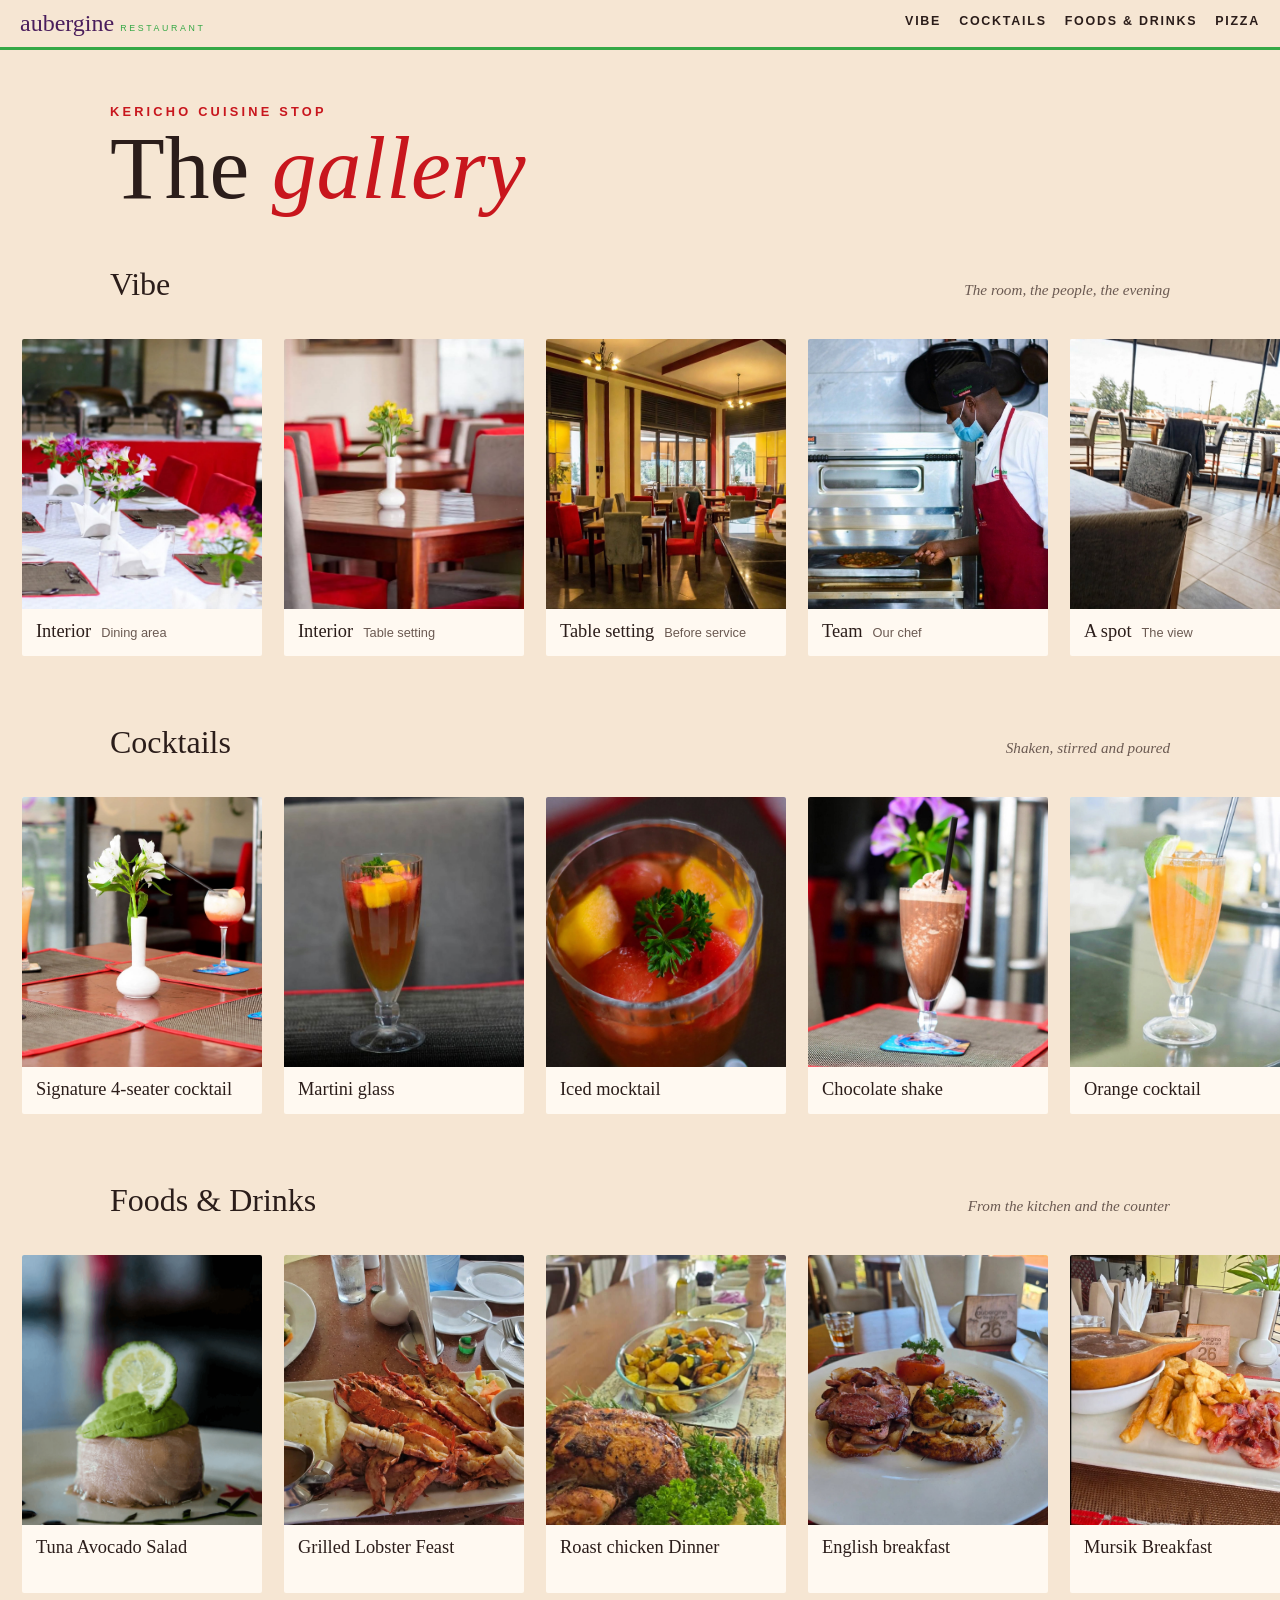
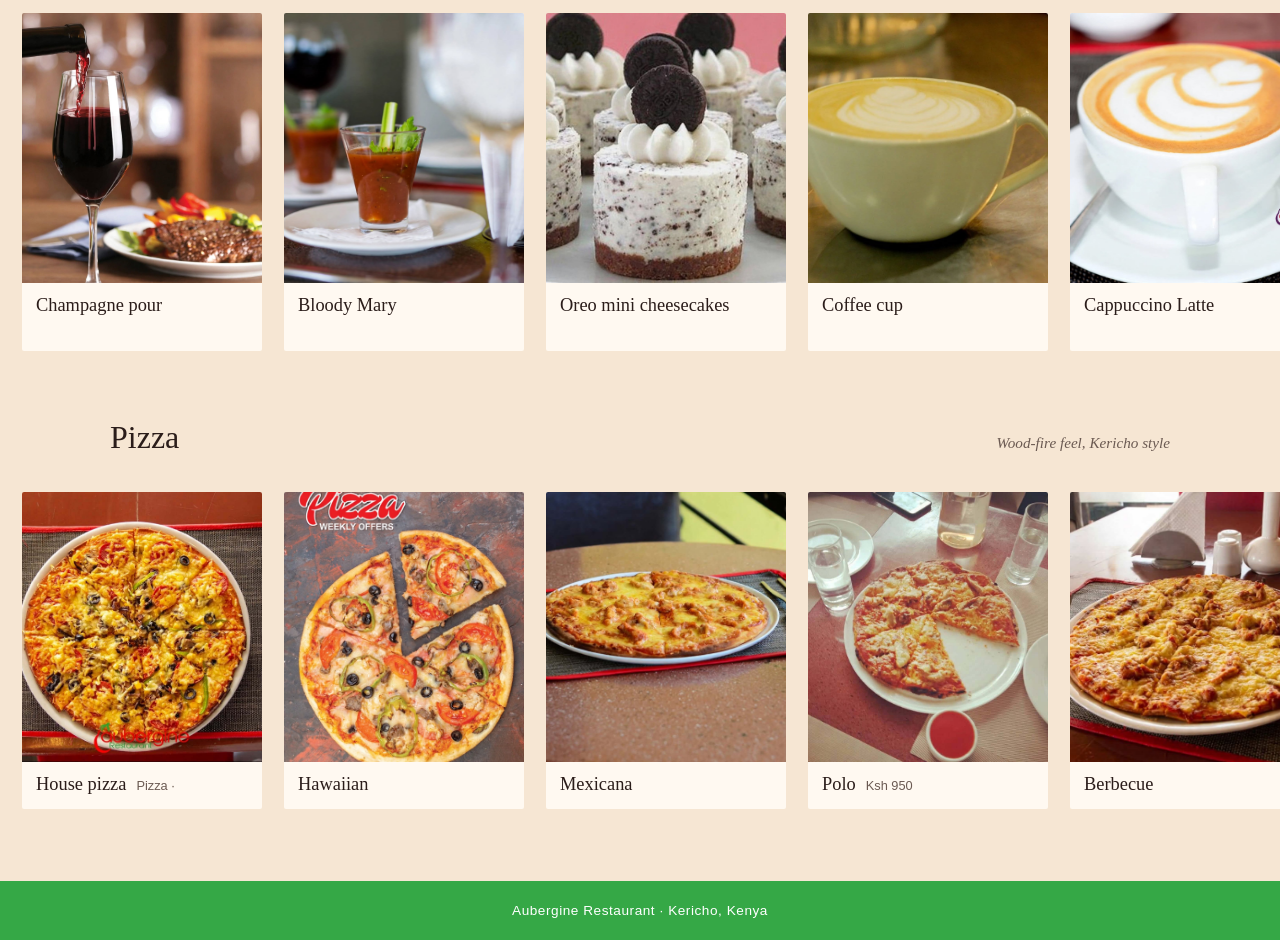
==== aubergine-gallery.html @ fbb8e42e "aubergine site" ====
<!DOCTYPE html>
<html lang="en">
<head>
<meta charset="utf-8">
<meta name="viewport" content="width=device-width, initial-scale=1, viewport-fit=cover">
<title>Aubergine Restaurant – Gallery</title>

<style>
/* ---------- COLOURS (change here) ---------- */
:root{
  --cream:#f6e6d3;   /* page background */
  --paper:#fff9f1;   /* card background */
  --ink:#2b1d1a;     /* text + card borders */
  --red:#c8161d;
  --green:#35a846;
  --mut:#6b5a52;     /* grey-brown small text */
  --card-w:240px;    /* card width */
  --photo-h:270px;   /* photo height */
  --gap:22px;        /* space between cards */
  color-scheme:light;box-sizing:border-box;
  padding-top:env(safe-area-inset-top,0px);padding-bottom:env(safe-area-inset-bottom,0px);
}
*{box-sizing:border-box}
html{scroll-padding-top:70px;scroll-behavior:smooth}
body{margin:0;background:var(--cream);color:var(--ink);font-family:Georgia,'Times New Roman',serif;overflow-x:hidden}
body::before{content:"";position:fixed;inset:0 0 auto;height:env(safe-area-inset-top,0px);background:var(--cream);z-index:30}

/* ---------- TOP BAR ---------- */
.top{position:sticky;top:env(safe-area-inset-top,0px);z-index:20;background:var(--cream);border-bottom:3px solid var(--green);display:flex;align-items:center;justify-content:space-between;gap:14px;padding:10px 20px;overflow-x:auto;white-space:nowrap}
.logo{font-size:1.5rem;color:#4a1d5c}
.logo small{font:.55rem Arial,sans-serif;color:var(--green);letter-spacing:.3em;text-transform:uppercase;margin-left:6px}
.top nav{display:flex;gap:18px}
.top a{color:var(--ink);text-decoration:none;font:bold .78rem Arial,sans-serif;letter-spacing:.14em;text-transform:uppercase;border-bottom:2px solid transparent;padding-bottom:3px}
.top a:hover{color:var(--red);border-color:var(--red)}

/* ---------- HERO ---------- */
.hero{max-width:1100px;margin:0 auto;padding:54px 20px 10px}
.hero p{margin:0 0 6px;font:bold .8rem Arial,sans-serif;letter-spacing:.25em;text-transform:uppercase;color:var(--red)}
.hero h1{margin:0;font-size:clamp(2.6rem,9vw,5.6rem);line-height:.95;font-weight:normal}
.hero h1 em{color:var(--red)}

/* ---------- SECTION HEADINGS ---------- */
section{padding:46px 0 8px}
.h{max-width:1100px;margin:0 auto 20px;padding:0 20px 10px;display:flex;align-items:baseline;gap:14px;flex-wrap:wrap}
.h i{font:bold .9rem Arial,sans-serif;color:var(--red)}
.h h2{margin:0;font-size:2rem;font-weight:normal}
.h p{margin:0 0 0 auto;font-style:italic;color:var(--mut);font-size:.95rem}

/* ---------- SLIDING ROW (right to left) ---------- */
.row{overflow:hidden;padding:6px 0 14px}
.track{display:flex;width:max-content;animation:slide 40s linear infinite}   /* 40s = speed, bigger = slower */
.row:hover .track{animation-play-state:paused}
.set{display:flex;padding-left:var(--gap)}   /* space before the first card */
.set .c:last-child{margin-right:0}
@keyframes slide{to{transform:translateX(-50%)}}

/* ---------- CARD ---------- */
.c{margin:0 var(--gap) 0 0;width:var(--card-w);flex:none;background:var(--paper);border-radius:2px;overflow:hidden}
.ph{height:var(--photo-h);display:flex;align-items:center;justify-content:center;overflow:hidden}
.ph img{width:100%;height:100%;object-fit:cover;display:block}
.slot{background:repeating-linear-gradient(135deg,#f3e2cf 0 10px,#f8ecdd 10px 20px)}
.slot span{font:bold .72rem Arial,sans-serif;letter-spacing:.2em;text-transform:uppercase;color:#a58369}
figcaption{display:grid;grid-template-columns:auto 1fr;gap:2px 10px;margin:0;padding:12px 14px 14px;align-items:baseline}
figcaption b{font:bold .8rem Arial,sans-serif;color:var(--red)}
figcaption span{font-size:1.15rem}
figcaption em{grid-column:2;font:.8rem Arial,sans-serif;color:var(--mut)}

footer{margin-top:50px;background:var(--green);color:#fff;text-align:center;padding:22px 16px;font:.85rem Arial,sans-serif;letter-spacing:.04em}

@media(prefers-reduced-motion:reduce){.track{animation:none}.row{overflow-x:auto}.set.clone{display:none}}
@media(max-width:600px){:root{--card-w:210px;--photo-h:240px}.h p{margin-left:0;width:100%}}
</style>
</head>
<body>

<!-- ================= TOP BAR ================= -->
<header class="top">
  <div class="logo">aubergine<small>Restaurant</small></div>
  <nav><a href="#vibe">Vibe</a><a href="#cocktails">Cocktails</a><a href="#food">Foods &amp; Drinks</a><a href="#pizza">Pizza</a></nav>
</header>

<!-- ================= HERO ================= -->
<div class="hero"><p>Kericho Cuisine Stop</p><h1>The <em>gallery</em></h1></div>


<!-- ================= 01 VIBE =================
  One card per line:  photo file | number | title | small line  -->
<section id="vibe">
  <div class="h"><h2>Vibe</h2><p>The room, the people, the evening</p></div>
  <div class="row"><div class="track"><div class="set">
<figure class="c"><div class="ph"><img src="public/vibe-1.jpg" alt="Interior"></div><figcaption><span>Interior</span><em>Dining area</em></figcaption></figure>
<figure class="c"><div class="ph"><img src="public/vibe-2.jpg" alt="Bar"></div><figcaption><span>Interior</span><em>Table setting</em></figcaption></figure>
<figure class="c"><div class="ph"><img src="public/vibe-3.jpg" alt="Table setting"></div><figcaption><span>Table setting</span><em>Before service</em></figcaption></figure>
<figure class="c"><div class="ph"><img src="public/vibe-4.jpg" alt="Guests"></div><figcaption><span>Team</span><em>Our chef</em></figcaption></figure>
<figure class="c"><div class="ph"><img src="public/vibe-5.jpg" alt="Staff at work"></div><figcaption><span>A spot</span><em>The view</em></figcaption></figure>
<figure class="c"><div class="ph"><img src="public/vibe-6.jpg" alt="Exterior"></div><figcaption><span>Interior</span><em>Kericho, Kenya</em></figcaption></figure>
<figure class="c"><div class="ph"><img src="public/vibe-7.jpg" alt="Full 4-seater table feast"></div><figcaption><span>Family feast</span><em>Dining area</em></figcaption></figure>
  </div></div></div>
</section>


<!-- ================= 02 COCKTAILS ================= -->
<section id="cocktails">
  <div class="h"><h2>Cocktails</h2><p>Shaken, stirred and poured</p></div>
  <div class="row"><div class="track" style="animation-duration:44s"><div class="set">
<figure class="c"><div class="ph"><img src="public/cocktail-1.jpg" alt="Signature 4-seater cocktail"></div><figcaption><span>Signature 4-seater cocktail</span></figcaption></figure>
<figure class="c"><div class="ph"><img src="public/cocktail-2.jpg" alt="Martini glass"></div><figcaption><span>Martini glass</span></figcaption></figure>
<figure class="c"><div class="ph"><img src="public/cocktail-3.jpg" alt="Iced mocktail"></div><figcaption><span>Iced mocktail</span></figcaption></figure>
<figure class="c"><div class="ph"><img src="public/cocktail-4.jpg" alt="Chocolate shake"></div><figcaption><span>Chocolate shake</span></figcaption></figure>
<figure class="c"><div class="ph"><img src="public/cocktail-5.jpg" alt="Orange cocktail"></div><figcaption><span>Orange cocktail</span></figcaption></figure>
<figure class="c"><div class="ph"><img src="public/cocktail-6.jpg" alt="On the rocks"></div><figcaption><span>On the rocks</span></figcaption></figure>
<figure class="c"><div class="ph"><img src="public/cocktail-7.jpg" alt="Red sangria cocktail"></div><figcaption><span>Red sangria cocktail</span></figcaption></figure>
<figure class="c"><div class="ph"><img src="public/cocktail-8.jpg" alt="Double layered cocktail"></div><figcaption><span>Double layered cocktail</span></figcaption></figure>
<figure class="c"><div class="ph"><img src="public/cocktail-9.jpg" alt="Layered cocktail"></div><figcaption><span>Layered cocktail</span></figcaption></figure>
  </div></div></div>
</section>


<!-- ================= 03 FOODS & DRINKS ================= -->
<section id="food">
  <div class="h"><h2>Foods &amp; Drinks</h2><p>From the kitchen and the counter</p></div>
  <div class="row"><div class="track" style="animation-duration:48s"><div class="set">
<figure class="c"><div class="ph"><img src="public/food-1.jpg" alt="Tuna Avocado Salad"></div><figcaption><span>Tuna Avocado Salad</span></figcaption></figure>
<figure class="c"><div class="ph"><img src="public/food-2.jpg" alt="English Breakfast"></div><figcaption><span>Grilled Lobster Feast</span></figcaption></figure>
<figure class="c"><div class="ph"><img src="public/food-3.jpg" alt="Roast Chicken Dinner"></div><figcaption><span>Roast chicken Dinner</span></figcaption></figure>
<figure class="c"><div class="ph"><img src="public/food-4.jpg" alt="English breakfast"></div><figcaption><span>English breakfast</span></figcaption></figure>
<figure class="c"><div class="ph"><img src="public/food-5.jpg" alt="Mursik Breakfast"></div><figcaption><span>Mursik Breakfast</span></figcaption></figure>
<figure class="c"><div class="ph"><img src="public/food-6.jpg" alt="Grilled Lobster"></div><figcaption><span>Grilled Lobster</span></figcaption></figure>
<figure class="c"><div class="ph"><img src="public/food-7.jpg" alt="Steak & rosti plate"></div><figcaption><span>Steak & rosti plate</span></figcaption></figure>
<figure class="c"><div class="ph"><img src="public/food-8.jpg" alt="Chapati/wedges spread cleaned"></div><figcaption><span>Chapati/wedges spread cleaned</span></figcaption></figure>
<figure class="c"><div class="ph"><img src="public/food-13.jpg" alt="Grilled seafood"></div><figcaption><span>Grilled seafood</span></figcaption></figure>
<figure class="c"><div class="ph"><img src="public/food-17.jpg" alt="Seasoned potato wedges"></div><figcaption><span>Seasoned potato wedges</span></figcaption></figure>
<figure class="c"><div class="ph"><img src="public/food-18.jpg" alt="Steak medallions with mash"></div><figcaption><span>Steak</span></figcaption></figure>
  </div></div></div>
  <div class="row"><div class="track" style="animation-duration:48s"><div class="set">
    <figure class="c"><div class="ph"><img src="public/food-9.jpg" alt="Champagne pour"></div><figcaption><span>Champagne pour</span></figcaption></figure>
    <figure class="c"><div class="ph"><img src="public/food-10.jpg" alt="Bloody Mary"></div><figcaption><span>Bloody Mary</span></figcaption></figure>
    <figure class="c"><div class="ph"><img src="public/food-11.jpg" alt="Oreo mini cheesecakes"></div><figcaption><span>Oreo mini cheesecakes</span></figcaption></figure>
    <figure class="c"><div class="ph"><img src="public/food-12.jpg" alt="Coffee cup"></div><figcaption><span>Coffee cup</span></figcaption></figure>
    <figure class="c"><div class="ph"><img src="public/food-14.jpg" alt="Cappuccino Latte"></div><figcaption><span>Cappuccino Latte</span></figcaption></figure>
    <figure class="c"><div class="ph"><img src="public/food-15.jpg" alt="Fresh fruit salad with Vanilla icecream"></div><figcaption><span>Fresh fruit salad with vanilla icecream</span></figcaption></figure>
    <figure class="c"><div class="ph"><img src="public/food-16.jpg" alt="Pumpkin Soup"></div><figcaption><span>Pumpkin Soup</span></figcaption></figure>
  </div></div></div>
</section>


<!-- ================= 04 PIZZA ================= -->
<section id="pizza">
  <div class="h"><h2>Pizza</h2><p>Wood-fire feel, Kericho style</p></div>
  <div class="row"><div class="track" style="animation-duration:42s"><div class="set">
<figure class="c"><div class="ph"><img src="public/pizza-1.jpg" alt="House pizza"></div><figcaption><span>House pizza</span><em>Pizza ·</em></figcaption></figure>
<figure class="c"><div class="ph"><img src="public/pizza-2.jpg" alt="Hawaiian"></div><figcaption><span>Hawaiian</span></figcaption></figure>
<figure class="c"><div class="ph"><img src="public/pizza-3.jpg" alt="Mexicana"></div><figcaption><span>Mexicana</span></figcaption></figure>
<figure class="c"><div class="ph"><img src="public/pizza-4.jpg" alt="Polo"></div><figcaption><span>Polo</span><em>Ksh 950</em></figcaption></figure>
<figure class="c"><div class="ph"><img src="public/pizza-5.jpg" alt="Berbecue"></div><figcaption><span>Berbecue</span></figcaption></figure>
<figure class="c"><div class="ph"><img src="public/pizza-6.jpg" alt="Pepperoni"></div><figcaption><span>Pepperoni</span></figcaption></figure>
  </div></div></div>
</section>

<footer>Aubergine Restaurant · Kericho, Kenya</footer>


<!-- ================= SCRIPT (no need to edit) =================
  1) copies each row of cards once so the slide loops without a gap
  2) if a photo file is missing, shows the "Photo slot" box instead -->
<script>
document.querySelectorAll('.track').forEach(function(t){
  var c=t.firstElementChild.cloneNode(true);
  c.className='set clone'; c.setAttribute('aria-hidden','true'); t.appendChild(c);
});
function slot(img){var p=img.parentNode;p.classList.add('slot');p.innerHTML='<span>Photo slot</span>';}
document.querySelectorAll('.ph img').forEach(function(img){
  img.addEventListener('error',function(){slot(img)});
  if(img.complete&&!img.naturalWidth)slot(img);
});
</script>
</body>
</html>
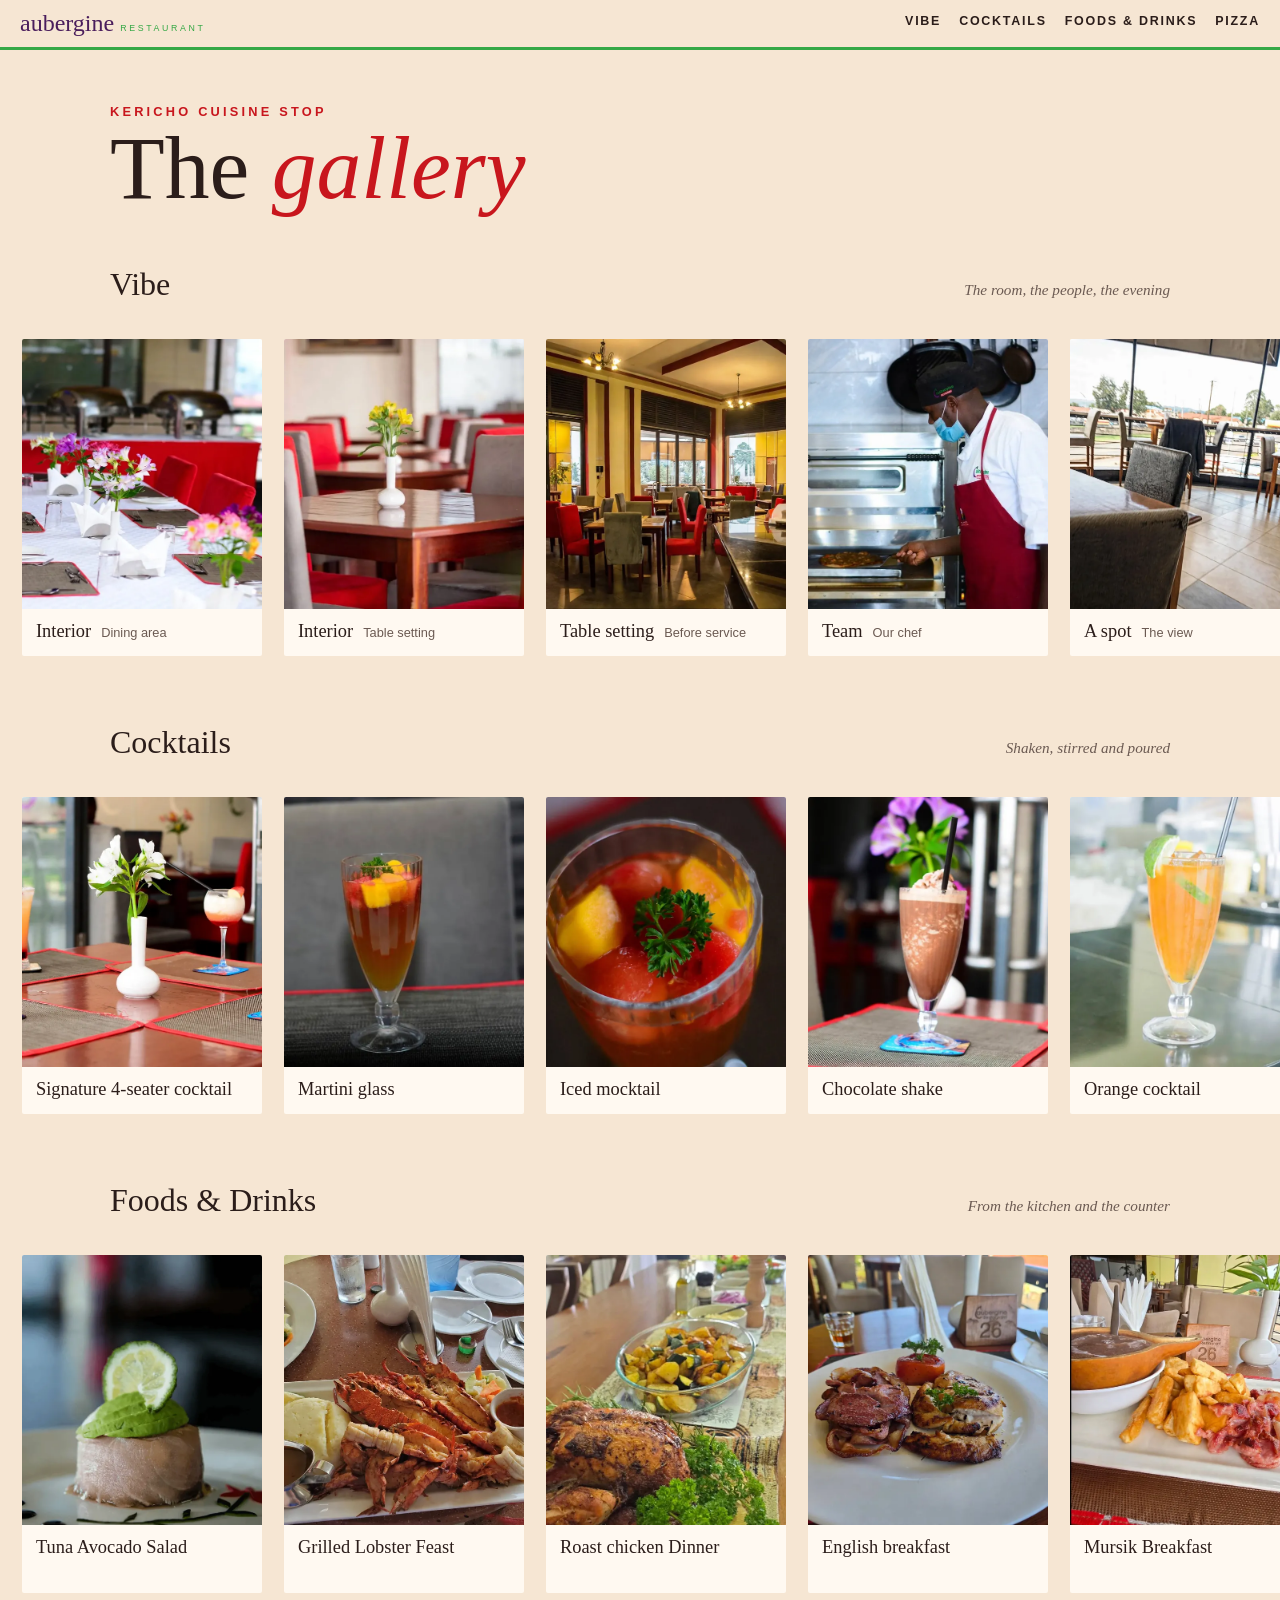
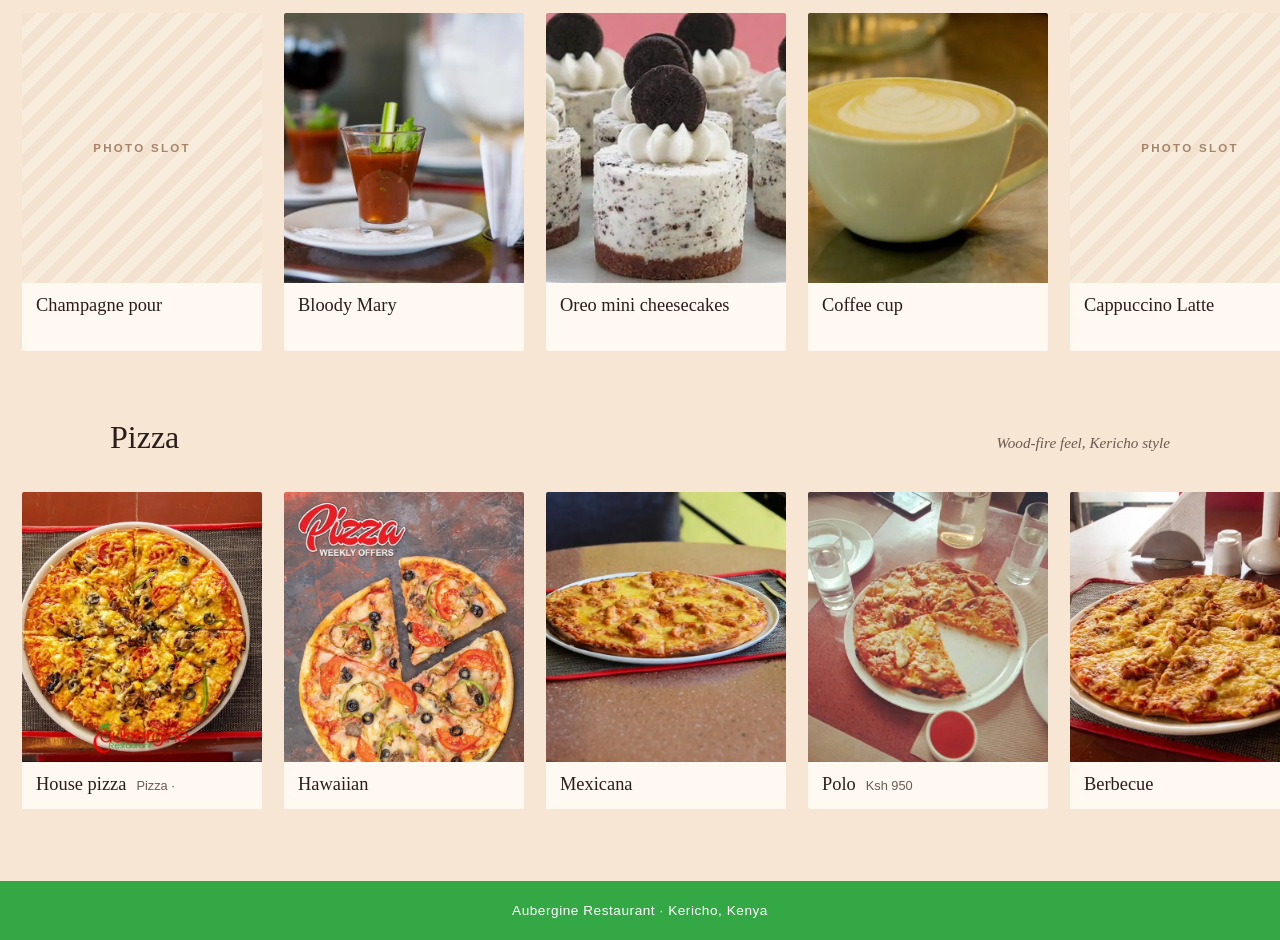
==== commit ee0a4945: "new update" ====
--- a/aubergine-gallery.html
+++ b/aubergine-gallery.html
@@ -46,13 +46,11 @@
 .h h2{margin:0;font-size:2rem;font-weight:normal}
 .h p{margin:0 0 0 auto;font-style:italic;color:var(--mut);font-size:.95rem}
 
-/* ---------- SLIDING ROW (right to left) ---------- */
-.row{overflow:hidden;padding:6px 0 14px}
-.track{display:flex;width:max-content;animation:slide 40s linear infinite}   /* 40s = speed, bigger = slower */
-.row:hover .track{animation-play-state:paused}
-.set{display:flex;padding-left:var(--gap)}   /* space before the first card */
+/* ---------- ROW OF CARDS (no auto-scroll: swipe or drag sideways) ---------- */
+.row{overflow-x:auto;overflow-y:hidden;padding:6px 0 14px;-webkit-overflow-scrolling:touch;scrollbar-width:thin;scrollbar-color:var(--green) transparent}
+.track{display:flex;width:max-content}
+.set{display:flex;padding-left:var(--gap);padding-right:var(--gap)}   /* space before the first and after the last card */
 .set .c:last-child{margin-right:0}
-@keyframes slide{to{transform:translateX(-50%)}}
 
 /* ---------- CARD ---------- */
 .c{margin:0 var(--gap) 0 0;width:var(--card-w);flex:none;background:var(--paper);border-radius:2px;overflow:hidden}
@@ -67,7 +65,6 @@
 
 footer{margin-top:50px;background:var(--green);color:#fff;text-align:center;padding:22px 16px;font:.85rem Arial,sans-serif;letter-spacing:.04em}
 
-@media(prefers-reduced-motion:reduce){.track{animation:none}.row{overflow-x:auto}.set.clone{display:none}}
 @media(max-width:600px){:root{--card-w:210px;--photo-h:240px}.h p{margin-left:0;width:100%}}
 </style>
 </head>
@@ -83,18 +80,17 @@
 <div class="hero"><p>Kericho Cuisine Stop</p><h1>The <em>gallery</em></h1></div>
 
 
-<!-- ================= 01 VIBE =================
-  One card per line:  photo file | number | title | small line  -->
+<!-- ================= 01 VIBE ================= -->
 <section id="vibe">
   <div class="h"><h2>Vibe</h2><p>The room, the people, the evening</p></div>
   <div class="row"><div class="track"><div class="set">
-<figure class="c"><div class="ph"><img src="public/vibe-1.jpg" alt="Interior"></div><figcaption><span>Interior</span><em>Dining area</em></figcaption></figure>
-<figure class="c"><div class="ph"><img src="public/vibe-2.jpg" alt="Bar"></div><figcaption><span>Interior</span><em>Table setting</em></figcaption></figure>
-<figure class="c"><div class="ph"><img src="public/vibe-3.jpg" alt="Table setting"></div><figcaption><span>Table setting</span><em>Before service</em></figcaption></figure>
-<figure class="c"><div class="ph"><img src="public/vibe-4.jpg" alt="Guests"></div><figcaption><span>Team</span><em>Our chef</em></figcaption></figure>
-<figure class="c"><div class="ph"><img src="public/vibe-5.jpg" alt="Staff at work"></div><figcaption><span>A spot</span><em>The view</em></figcaption></figure>
-<figure class="c"><div class="ph"><img src="public/vibe-6.jpg" alt="Exterior"></div><figcaption><span>Interior</span><em>Kericho, Kenya</em></figcaption></figure>
-<figure class="c"><div class="ph"><img src="public/vibe-7.jpg" alt="Full 4-seater table feast"></div><figcaption><span>Family feast</span><em>Dining area</em></figcaption></figure>
+<figure class="c"><div class="ph"><img src="public/vibe-1.webp" alt="Interior" width="600" height="675" fetchpriority="high" decoding="async"></div><figcaption><span>Interior</span><em>Dining area</em></figcaption></figure>
+<figure class="c"><div class="ph"><img src="public/vibe-2.webp" alt="Bar" width="600" height="675" decoding="async"></div><figcaption><span>Interior</span><em>Table setting</em></figcaption></figure>
+<figure class="c"><div class="ph"><img src="public/vibe-3.webp" alt="Table setting" width="600" height="675" decoding="async"></div><figcaption><span>Table setting</span><em>Before service</em></figcaption></figure>
+<figure class="c"><div class="ph"><img src="public/vibe-4.webp" alt="Guests" width="600" height="675" loading="lazy" decoding="async"></div><figcaption><span>Team</span><em>Our chef</em></figcaption></figure>
+<figure class="c"><div class="ph"><img src="public/vibe-5.webp" alt="Staff at work" width="600" height="675" loading="lazy" decoding="async"></div><figcaption><span>A spot</span><em>The view</em></figcaption></figure>
+<figure class="c"><div class="ph"><img src="public/vibe-6.webp" alt="Exterior" width="600" height="675" loading="lazy" decoding="async"></div><figcaption><span>Interior</span><em>Kericho, Kenya</em></figcaption></figure>
+<figure class="c"><div class="ph"><img src="public/vibe-7.webp" alt="Full 4-seater table feast" width="600" height="675" loading="lazy" decoding="async"></div><figcaption><span>Family feast</span><em>Dining area</em></figcaption></figure>
   </div></div></div>
 </section>
 
@@ -102,16 +98,16 @@
 <!-- ================= 02 COCKTAILS ================= -->
 <section id="cocktails">
   <div class="h"><h2>Cocktails</h2><p>Shaken, stirred and poured</p></div>
-  <div class="row"><div class="track" style="animation-duration:44s"><div class="set">
-<figure class="c"><div class="ph"><img src="public/cocktail-1.jpg" alt="Signature 4-seater cocktail"></div><figcaption><span>Signature 4-seater cocktail</span></figcaption></figure>
-<figure class="c"><div class="ph"><img src="public/cocktail-2.jpg" alt="Martini glass"></div><figcaption><span>Martini glass</span></figcaption></figure>
-<figure class="c"><div class="ph"><img src="public/cocktail-3.jpg" alt="Iced mocktail"></div><figcaption><span>Iced mocktail</span></figcaption></figure>
-<figure class="c"><div class="ph"><img src="public/cocktail-4.jpg" alt="Chocolate shake"></div><figcaption><span>Chocolate shake</span></figcaption></figure>
-<figure class="c"><div class="ph"><img src="public/cocktail-5.jpg" alt="Orange cocktail"></div><figcaption><span>Orange cocktail</span></figcaption></figure>
-<figure class="c"><div class="ph"><img src="public/cocktail-6.jpg" alt="On the rocks"></div><figcaption><span>On the rocks</span></figcaption></figure>
-<figure class="c"><div class="ph"><img src="public/cocktail-7.jpg" alt="Red sangria cocktail"></div><figcaption><span>Red sangria cocktail</span></figcaption></figure>
-<figure class="c"><div class="ph"><img src="public/cocktail-8.jpg" alt="Double layered cocktail"></div><figcaption><span>Double layered cocktail</span></figcaption></figure>
-<figure class="c"><div class="ph"><img src="public/cocktail-9.jpg" alt="Layered cocktail"></div><figcaption><span>Layered cocktail</span></figcaption></figure>
+  <div class="row"><div class="track"><div class="set">
+<figure class="c"><div class="ph"><img src="public/cocktail-1.webp" alt="Signature 4-seater cocktail" width="600" height="675" loading="lazy" decoding="async"></div><figcaption><span>Signature 4-seater cocktail</span></figcaption></figure>
+<figure class="c"><div class="ph"><img src="public/cocktail-2.webp" alt="Martini glass" width="600" height="675" loading="lazy" decoding="async"></div><figcaption><span>Martini glass</span></figcaption></figure>
+<figure class="c"><div class="ph"><img src="public/cocktail-3.webp" alt="Iced mocktail" width="600" height="675" loading="lazy" decoding="async"></div><figcaption><span>Iced mocktail</span></figcaption></figure>
+<figure class="c"><div class="ph"><img src="public/cocktail-4.webp" alt="Chocolate shake" width="600" height="675" loading="lazy" decoding="async"></div><figcaption><span>Chocolate shake</span></figcaption></figure>
+<figure class="c"><div class="ph"><img src="public/cocktail-5.webp" alt="Orange cocktail" width="600" height="675" loading="lazy" decoding="async"></div><figcaption><span>Orange cocktail</span></figcaption></figure>
+<figure class="c"><div class="ph"><img src="public/cocktail-6.jpg" alt="On the rocks" width="600" height="675" loading="lazy" decoding="async"></div><figcaption><span>On the rocks</span></figcaption></figure>
+<figure class="c"><div class="ph"><img src="public/cocktail-7.webp" alt="Red sangria cocktail" width="600" height="675" loading="lazy" decoding="async"></div><figcaption><span>Red sangria cocktail</span></figcaption></figure>
+<figure class="c"><div class="ph"><img src="public/cocktail-8.webp" alt="Double layered cocktail" width="600" height="675" loading="lazy" decoding="async"></div><figcaption><span>Double layered cocktail</span></figcaption></figure>
+<figure class="c"><div class="ph"><img src="public/cocktail-9.jpg" alt="Layered cocktail" width="600" height="675" loading="lazy" decoding="async"></div><figcaption><span>Layered cocktail</span></figcaption></figure>
   </div></div></div>
 </section>
 
@@ -119,27 +115,27 @@
 <!-- ================= 03 FOODS & DRINKS ================= -->
 <section id="food">
   <div class="h"><h2>Foods &amp; Drinks</h2><p>From the kitchen and the counter</p></div>
-  <div class="row"><div class="track" style="animation-duration:48s"><div class="set">
-<figure class="c"><div class="ph"><img src="public/food-1.jpg" alt="Tuna Avocado Salad"></div><figcaption><span>Tuna Avocado Salad</span></figcaption></figure>
-<figure class="c"><div class="ph"><img src="public/food-2.jpg" alt="English Breakfast"></div><figcaption><span>Grilled Lobster Feast</span></figcaption></figure>
-<figure class="c"><div class="ph"><img src="public/food-3.jpg" alt="Roast Chicken Dinner"></div><figcaption><span>Roast chicken Dinner</span></figcaption></figure>
-<figure class="c"><div class="ph"><img src="public/food-4.jpg" alt="English breakfast"></div><figcaption><span>English breakfast</span></figcaption></figure>
-<figure class="c"><div class="ph"><img src="public/food-5.jpg" alt="Mursik Breakfast"></div><figcaption><span>Mursik Breakfast</span></figcaption></figure>
-<figure class="c"><div class="ph"><img src="public/food-6.jpg" alt="Grilled Lobster"></div><figcaption><span>Grilled Lobster</span></figcaption></figure>
-<figure class="c"><div class="ph"><img src="public/food-7.jpg" alt="Steak & rosti plate"></div><figcaption><span>Steak & rosti plate</span></figcaption></figure>
-<figure class="c"><div class="ph"><img src="public/food-8.jpg" alt="Chapati/wedges spread cleaned"></div><figcaption><span>Chapati/wedges spread cleaned</span></figcaption></figure>
-<figure class="c"><div class="ph"><img src="public/food-13.jpg" alt="Grilled seafood"></div><figcaption><span>Grilled seafood</span></figcaption></figure>
-<figure class="c"><div class="ph"><img src="public/food-17.jpg" alt="Seasoned potato wedges"></div><figcaption><span>Seasoned potato wedges</span></figcaption></figure>
-<figure class="c"><div class="ph"><img src="public/food-18.jpg" alt="Steak medallions with mash"></div><figcaption><span>Steak</span></figcaption></figure>
+  <div class="row"><div class="track"><div class="set">
+<figure class="c"><div class="ph"><img src="public/food-1.webp" alt="Tuna Avocado Salad" width="600" height="675" loading="lazy" decoding="async"></div><figcaption><span>Tuna Avocado Salad</span></figcaption></figure>
+<figure class="c"><div class="ph"><img src="public/food-2.webp" alt="English Breakfast" width="600" height="675" loading="lazy" decoding="async"></div><figcaption><span>Grilled Lobster Feast</span></figcaption></figure>
+<figure class="c"><div class="ph"><img src="public/food-3.webp" alt="Roast Chicken Dinner" width="600" height="675" loading="lazy" decoding="async"></div><figcaption><span>Roast chicken Dinner</span></figcaption></figure>
+<figure class="c"><div class="ph"><img src="public/food-4.webp" alt="English breakfast" width="600" height="675" loading="lazy" decoding="async"></div><figcaption><span>English breakfast</span></figcaption></figure>
+<figure class="c"><div class="ph"><img src="public/food-5.webp" alt="Mursik Breakfast" width="600" height="675" loading="lazy" decoding="async"></div><figcaption><span>Mursik Breakfast</span></figcaption></figure>
+<figure class="c"><div class="ph"><img src="public/food-6.webp" alt="Grilled Lobster" width="600" height="675" loading="lazy" decoding="async"></div><figcaption><span>Grilled Lobster</span></figcaption></figure>
+<figure class="c"><div class="ph"><img src="public/food-7.webp" alt="Steak &amp; rosti plate" width="600" height="675" loading="lazy" decoding="async"></div><figcaption><span>Steak &amp; rosti plate</span></figcaption></figure>
+<figure class="c"><div class="ph"><img src="public/food-8.webp" alt="Chapati/wedges spread cleaned" width="600" height="675" loading="lazy" decoding="async"></div><figcaption><span>Chapati/wedges spread cleaned</span></figcaption></figure>
+<figure class="c"><div class="ph"><img src="public/food-13.jpg" alt="Grilled seafood" width="600" height="675" loading="lazy" decoding="async"></div><figcaption><span>Grilled seafood</span></figcaption></figure>
+<figure class="c"><div class="ph"><img src="public/food-17.webp" alt="Seasoned potato wedges" width="600" height="675" loading="lazy" decoding="async"></div><figcaption><span>Seasoned potato wedges</span></figcaption></figure>
+<figure class="c"><div class="ph"><img src="public/food-18.webp" alt="Steak medallions with mash" width="600" height="675" loading="lazy" decoding="async"></div><figcaption><span>Steak</span></figcaption></figure>
   </div></div></div>
-  <div class="row"><div class="track" style="animation-duration:48s"><div class="set">
-    <figure class="c"><div class="ph"><img src="public/food-9.jpg" alt="Champagne pour"></div><figcaption><span>Champagne pour</span></figcaption></figure>
-    <figure class="c"><div class="ph"><img src="public/food-10.jpg" alt="Bloody Mary"></div><figcaption><span>Bloody Mary</span></figcaption></figure>
-    <figure class="c"><div class="ph"><img src="public/food-11.jpg" alt="Oreo mini cheesecakes"></div><figcaption><span>Oreo mini cheesecakes</span></figcaption></figure>
-    <figure class="c"><div class="ph"><img src="public/food-12.jpg" alt="Coffee cup"></div><figcaption><span>Coffee cup</span></figcaption></figure>
-    <figure class="c"><div class="ph"><img src="public/food-14.jpg" alt="Cappuccino Latte"></div><figcaption><span>Cappuccino Latte</span></figcaption></figure>
-    <figure class="c"><div class="ph"><img src="public/food-15.jpg" alt="Fresh fruit salad with Vanilla icecream"></div><figcaption><span>Fresh fruit salad with vanilla icecream</span></figcaption></figure>
-    <figure class="c"><div class="ph"><img src="public/food-16.jpg" alt="Pumpkin Soup"></div><figcaption><span>Pumpkin Soup</span></figcaption></figure>
+  <div class="row"><div class="track"><div class="set">
+    <figure class="c"><div class="ph"><img src="public/food-9.jpg" alt="Champagne pour" width="600" height="675" loading="lazy" decoding="async"></div><figcaption><span>Champagne pour</span></figcaption></figure>
+    <figure class="c"><div class="ph"><img src="public/food-10.webp" alt="Bloody Mary" width="600" height="675" loading="lazy" decoding="async"></div><figcaption><span>Bloody Mary</span></figcaption></figure>
+    <figure class="c"><div class="ph"><img src="public/food-11.webp" alt="Oreo mini cheesecakes" width="600" height="675" loading="lazy" decoding="async"></div><figcaption><span>Oreo mini cheesecakes</span></figcaption></figure>
+    <figure class="c"><div class="ph"><img src="public/food-12.webp" alt="Coffee cup" width="600" height="675" loading="lazy" decoding="async"></div><figcaption><span>Coffee cup</span></figcaption></figure>
+    <figure class="c"><div class="ph"><img src="public/food-14.jpg" alt="Cappuccino Latte" width="600" height="675" loading="lazy" decoding="async"></div><figcaption><span>Cappuccino Latte</span></figcaption></figure>
+    <figure class="c"><div class="ph"><img src="public/food-15.webp" alt="Fresh fruit salad with Vanilla icecream" width="600" height="675" loading="lazy" decoding="async"></div><figcaption><span>Fresh fruit salad with vanilla icecream</span></figcaption></figure>
+    <figure class="c"><div class="ph"><img src="public/food-16.jpg" alt="Pumpkin Soup" width="600" height="675" loading="lazy" decoding="async"></div><figcaption><span>Pumpkin Soup</span></figcaption></figure>
   </div></div></div>
 </section>
 
@@ -147,13 +143,13 @@
 <!-- ================= 04 PIZZA ================= -->
 <section id="pizza">
   <div class="h"><h2>Pizza</h2><p>Wood-fire feel, Kericho style</p></div>
-  <div class="row"><div class="track" style="animation-duration:42s"><div class="set">
-<figure class="c"><div class="ph"><img src="public/pizza-1.jpg" alt="House pizza"></div><figcaption><span>House pizza</span><em>Pizza ·</em></figcaption></figure>
-<figure class="c"><div class="ph"><img src="public/pizza-2.jpg" alt="Hawaiian"></div><figcaption><span>Hawaiian</span></figcaption></figure>
-<figure class="c"><div class="ph"><img src="public/pizza-3.jpg" alt="Mexicana"></div><figcaption><span>Mexicana</span></figcaption></figure>
-<figure class="c"><div class="ph"><img src="public/pizza-4.jpg" alt="Polo"></div><figcaption><span>Polo</span><em>Ksh 950</em></figcaption></figure>
-<figure class="c"><div class="ph"><img src="public/pizza-5.jpg" alt="Berbecue"></div><figcaption><span>Berbecue</span></figcaption></figure>
-<figure class="c"><div class="ph"><img src="public/pizza-6.jpg" alt="Pepperoni"></div><figcaption><span>Pepperoni</span></figcaption></figure>
+  <div class="row"><div class="track"><div class="set">
+<figure class="c"><div class="ph"><img src="public/pizza-1.webp" alt="House pizza" width="600" height="675" loading="lazy" decoding="async"></div><figcaption><span>House pizza</span><em>Pizza ·</em></figcaption></figure>
+<figure class="c"><div class="ph"><img src="public/pizza-2.webp" alt="Hawaiian" width="600" height="675" loading="lazy" decoding="async"></div><figcaption><span>Hawaiian</span></figcaption></figure>
+<figure class="c"><div class="ph"><img src="public/pizza-3.webp" alt="Mexicana" width="600" height="675" loading="lazy" decoding="async"></div><figcaption><span>Mexicana</span></figcaption></figure>
+<figure class="c"><div class="ph"><img src="public/pizza-4.webp" alt="Polo" width="600" height="675" loading="lazy" decoding="async"></div><figcaption><span>Polo</span><em>Ksh 950</em></figcaption></figure>
+<figure class="c"><div class="ph"><img src="public/pizza-5.webp" alt="Berbecue" width="600" height="675" loading="lazy" decoding="async"></div><figcaption><span>Berbecue</span></figcaption></figure>
+<figure class="c"><div class="ph"><img src="public/pizza-6.webp" alt="Pepperoni" width="600" height="675" loading="lazy" decoding="async"></div><figcaption><span>Pepperoni</span></figcaption></figure>
   </div></div></div>
 </section>
 
@@ -161,13 +157,8 @@
 
 
 <!-- ================= SCRIPT (no need to edit) =================
-  1) copies each row of cards once so the slide loops without a gap
-  2) if a photo file is missing, shows the "Photo slot" box instead -->
+  If a photo file is missing, shows the "Photo slot" box instead -->
 <script>
-document.querySelectorAll('.track').forEach(function(t){
-  var c=t.firstElementChild.cloneNode(true);
-  c.className='set clone'; c.setAttribute('aria-hidden','true'); t.appendChild(c);
-});
 function slot(img){var p=img.parentNode;p.classList.add('slot');p.innerHTML='<span>Photo slot</span>';}
 document.querySelectorAll('.ph img').forEach(function(img){
   img.addEventListener('error',function(){slot(img)});
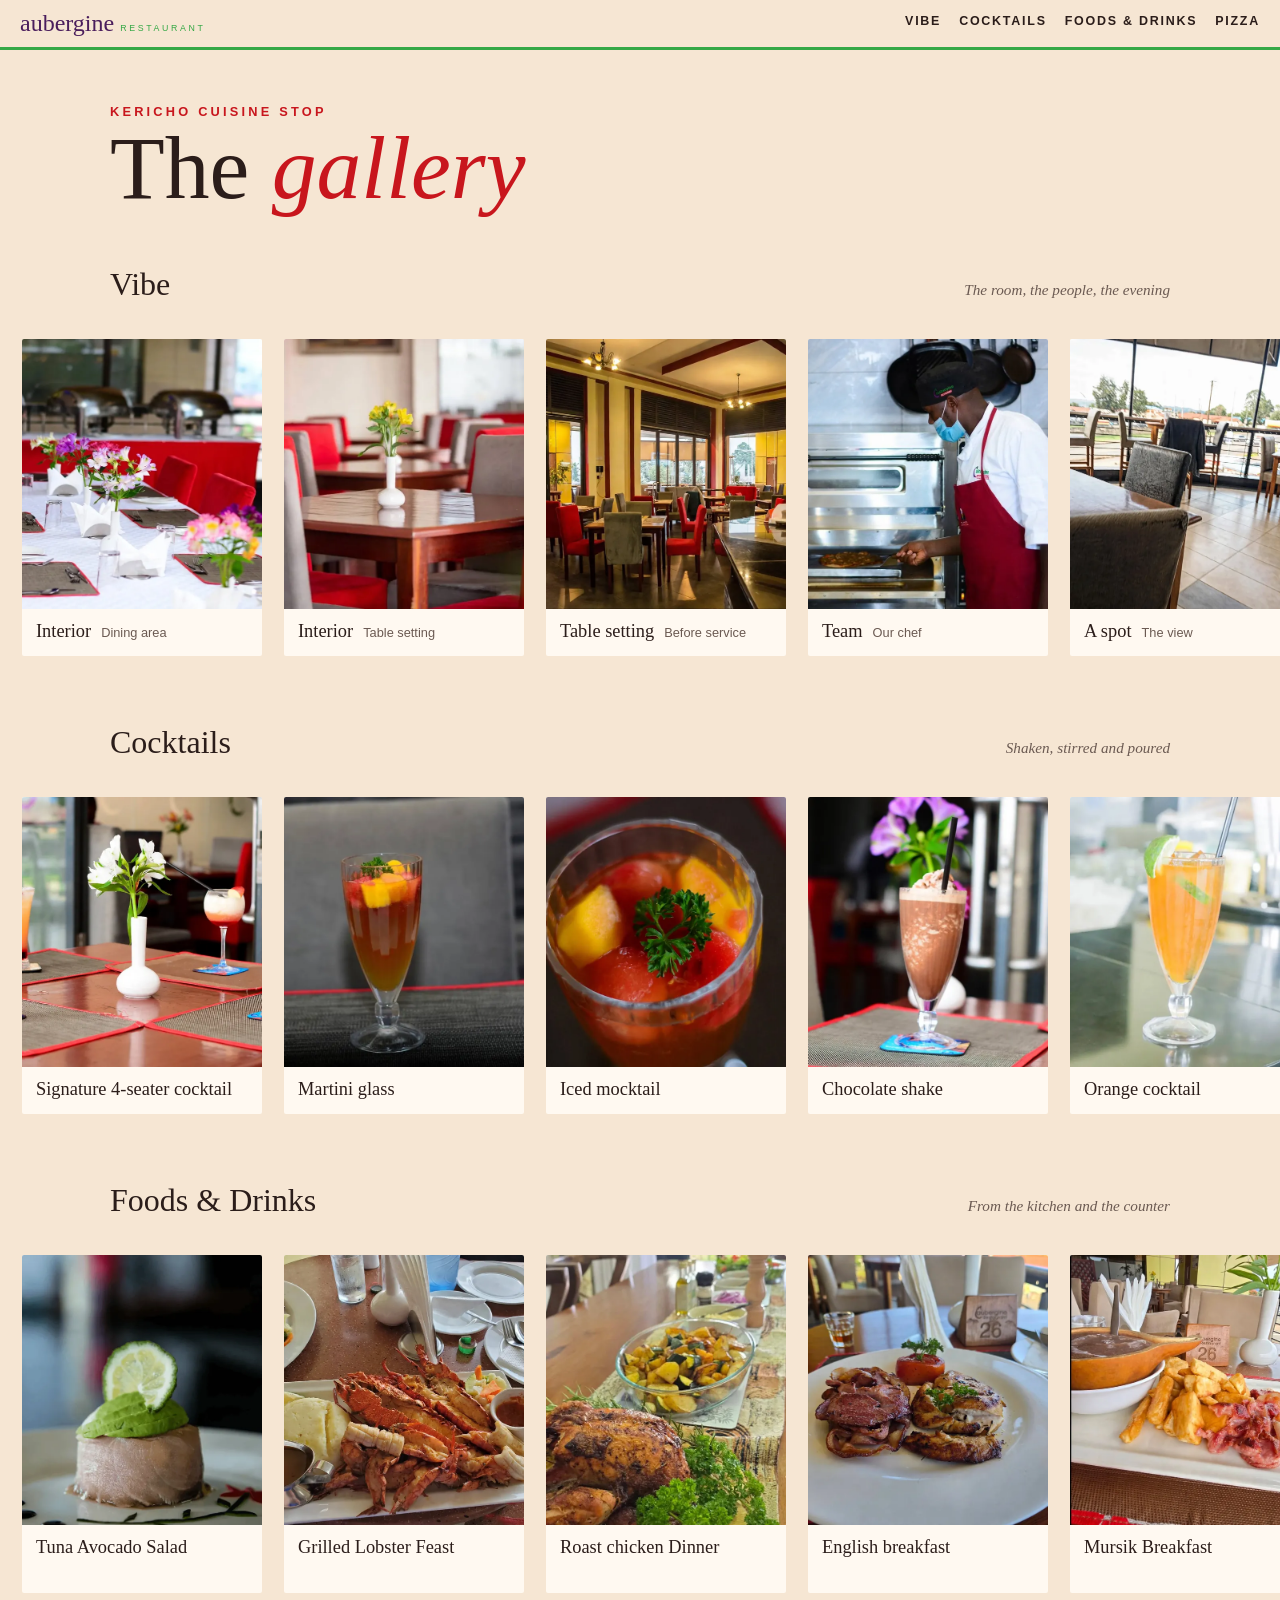
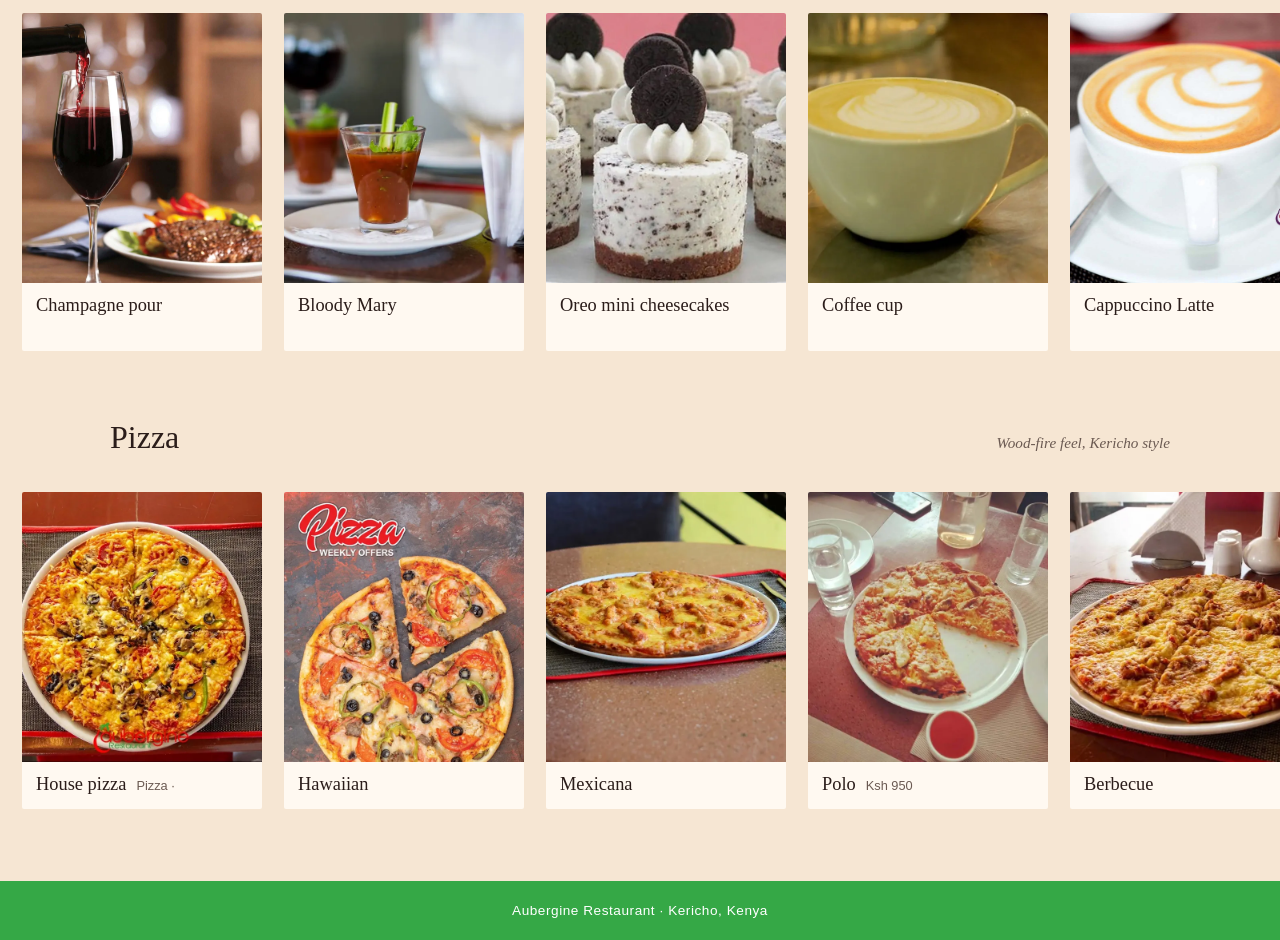
==== commit cd9cf647: "new update" ====
--- a/aubergine-gallery.html
+++ b/aubergine-gallery.html
@@ -104,10 +104,10 @@
 <figure class="c"><div class="ph"><img src="public/cocktail-3.webp" alt="Iced mocktail" width="600" height="675" loading="lazy" decoding="async"></div><figcaption><span>Iced mocktail</span></figcaption></figure>
 <figure class="c"><div class="ph"><img src="public/cocktail-4.webp" alt="Chocolate shake" width="600" height="675" loading="lazy" decoding="async"></div><figcaption><span>Chocolate shake</span></figcaption></figure>
 <figure class="c"><div class="ph"><img src="public/cocktail-5.webp" alt="Orange cocktail" width="600" height="675" loading="lazy" decoding="async"></div><figcaption><span>Orange cocktail</span></figcaption></figure>
-<figure class="c"><div class="ph"><img src="public/cocktail-6.jpg" alt="On the rocks" width="600" height="675" loading="lazy" decoding="async"></div><figcaption><span>On the rocks</span></figcaption></figure>
+<figure class="c"><div class="ph"><img src="public/cocktail-6.webp" alt="On the rocks" width="600" height="675" loading="lazy" decoding="async"></div><figcaption><span>On the rocks</span></figcaption></figure>
 <figure class="c"><div class="ph"><img src="public/cocktail-7.webp" alt="Red sangria cocktail" width="600" height="675" loading="lazy" decoding="async"></div><figcaption><span>Red sangria cocktail</span></figcaption></figure>
 <figure class="c"><div class="ph"><img src="public/cocktail-8.webp" alt="Double layered cocktail" width="600" height="675" loading="lazy" decoding="async"></div><figcaption><span>Double layered cocktail</span></figcaption></figure>
-<figure class="c"><div class="ph"><img src="public/cocktail-9.jpg" alt="Layered cocktail" width="600" height="675" loading="lazy" decoding="async"></div><figcaption><span>Layered cocktail</span></figcaption></figure>
+<figure class="c"><div class="ph"><img src="public/cocktail-9.webp" alt="Layered cocktail" width="600" height="675" loading="lazy" decoding="async"></div><figcaption><span>Layered cocktail</span></figcaption></figure>
   </div></div></div>
 </section>
 
@@ -124,18 +124,18 @@
 <figure class="c"><div class="ph"><img src="public/food-6.webp" alt="Grilled Lobster" width="600" height="675" loading="lazy" decoding="async"></div><figcaption><span>Grilled Lobster</span></figcaption></figure>
 <figure class="c"><div class="ph"><img src="public/food-7.webp" alt="Steak &amp; rosti plate" width="600" height="675" loading="lazy" decoding="async"></div><figcaption><span>Steak &amp; rosti plate</span></figcaption></figure>
 <figure class="c"><div class="ph"><img src="public/food-8.webp" alt="Chapati/wedges spread cleaned" width="600" height="675" loading="lazy" decoding="async"></div><figcaption><span>Chapati/wedges spread cleaned</span></figcaption></figure>
-<figure class="c"><div class="ph"><img src="public/food-13.jpg" alt="Grilled seafood" width="600" height="675" loading="lazy" decoding="async"></div><figcaption><span>Grilled seafood</span></figcaption></figure>
+<figure class="c"><div class="ph"><img src="public/food-13.webp" alt="Grilled steak topped with crispy onion rings, served with vegetables, potato wedges, and sauce on a white plate. Aubergine Restaurant logo appears at the upper right. The colorful presentation feels warm and inviting." width="600" height="675" loading="lazy" decoding="async"></div><figcaption><span>Grilled seafood</span></figcaption></figure>
 <figure class="c"><div class="ph"><img src="public/food-17.webp" alt="Seasoned potato wedges" width="600" height="675" loading="lazy" decoding="async"></div><figcaption><span>Seasoned potato wedges</span></figcaption></figure>
 <figure class="c"><div class="ph"><img src="public/food-18.webp" alt="Steak medallions with mash" width="600" height="675" loading="lazy" decoding="async"></div><figcaption><span>Steak</span></figcaption></figure>
   </div></div></div>
   <div class="row"><div class="track"><div class="set">
-    <figure class="c"><div class="ph"><img src="public/food-9.jpg" alt="Champagne pour" width="600" height="675" loading="lazy" decoding="async"></div><figcaption><span>Champagne pour</span></figcaption></figure>
+    <figure class="c"><div class="ph"><img src="public/food-9.webp" alt="Champagne pour" width="600" height="675" loading="lazy" decoding="async"></div><figcaption><span>Champagne pour</span></figcaption></figure>
     <figure class="c"><div class="ph"><img src="public/food-10.webp" alt="Bloody Mary" width="600" height="675" loading="lazy" decoding="async"></div><figcaption><span>Bloody Mary</span></figcaption></figure>
     <figure class="c"><div class="ph"><img src="public/food-11.webp" alt="Oreo mini cheesecakes" width="600" height="675" loading="lazy" decoding="async"></div><figcaption><span>Oreo mini cheesecakes</span></figcaption></figure>
     <figure class="c"><div class="ph"><img src="public/food-12.webp" alt="Coffee cup" width="600" height="675" loading="lazy" decoding="async"></div><figcaption><span>Coffee cup</span></figcaption></figure>
-    <figure class="c"><div class="ph"><img src="public/food-14.jpg" alt="Cappuccino Latte" width="600" height="675" loading="lazy" decoding="async"></div><figcaption><span>Cappuccino Latte</span></figcaption></figure>
+    <figure class="c"><div class="ph"><img src="public/food-14.webp" alt="Cappuccino Latte" width="600" height="675" loading="lazy" decoding="async"></div><figcaption><span>Cappuccino Latte</span></figcaption></figure>
     <figure class="c"><div class="ph"><img src="public/food-15.webp" alt="Fresh fruit salad with Vanilla icecream" width="600" height="675" loading="lazy" decoding="async"></div><figcaption><span>Fresh fruit salad with vanilla icecream</span></figcaption></figure>
-    <figure class="c"><div class="ph"><img src="public/food-16.jpg" alt="Pumpkin Soup" width="600" height="675" loading="lazy" decoding="async"></div><figcaption><span>Pumpkin Soup</span></figcaption></figure>
+    <figure class="c"><div class="ph"><img src="public/food-16.webp" alt="Pumpkin Soup" width="600" height="675" loading="lazy" decoding="async"></div><figcaption><span>Pumpkin Soup</span></figcaption></figure>
   </div></div></div>
 </section>
 
